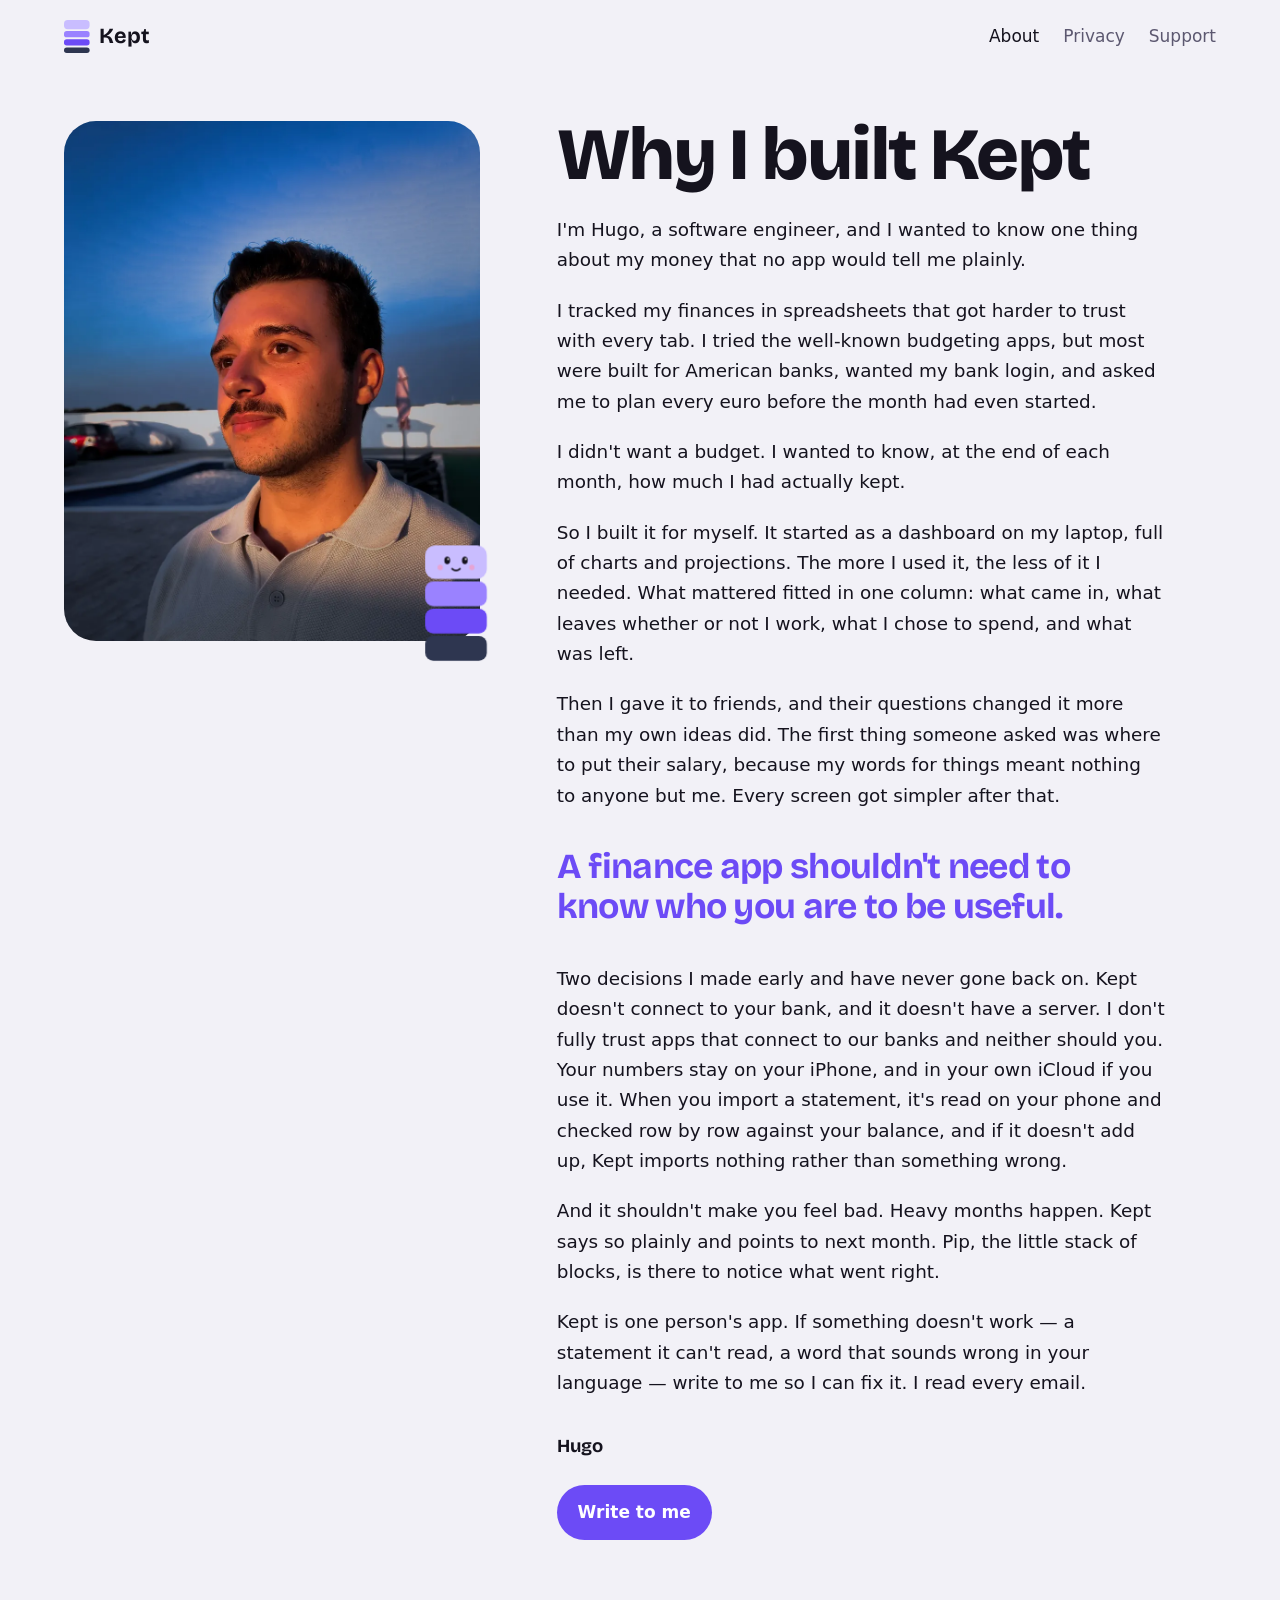
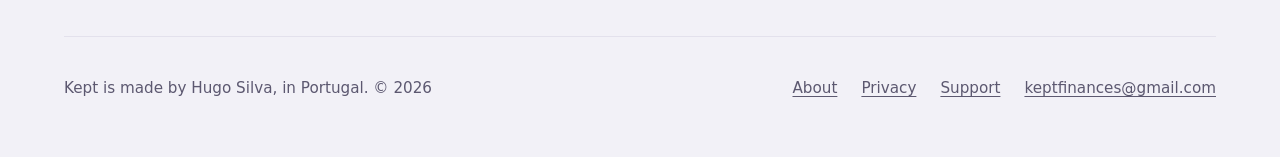
==== about.html @ 3f8e2b19 "kept website" ====
<!doctype html>
<html lang="en">
<head>
<meta charset="utf-8">
<meta name="viewport" content="width=device-width, initial-scale=1, viewport-fit=cover">
<title>Why I built Kept — Hugo Silva</title>
<meta name="description" content="Kept is made by one person, in Portugal. Why it exists, and the two decisions it never goes back on.">
<meta name="theme-color" content="#F2F1F7" media="(prefers-color-scheme: light)">
<meta name="theme-color" content="#0B0B11" media="(prefers-color-scheme: dark)">
<link rel="icon" href="favicon.svg" type="image/svg+xml">
<link rel="preload" href="fonts/bricolage-grotesque.woff2" as="font" type="font/woff2" crossorigin>
<link rel="stylesheet" href="styles.css">
</head>
<body>
<header class="wrap top">
  <a class="brand" href="./" aria-label="Kept, home">
    <svg viewBox="0 0 28 36" aria-hidden="true"><rect x="0" y="0" width="28" height="10" rx="4" fill="var(--pale)"/><rect x="0" y="12" width="28" height="7" rx="3" fill="var(--mid)"/><rect x="0" y="21" width="28" height="7" rx="3" fill="var(--violet)"/><rect x="0" y="30" width="28" height="6" rx="3" fill="var(--fixed)"/></svg>
    Kept
  </a>
  <nav aria-label="Pages">
    <a href="about.html" aria-current="page">About</a>
    <a href="privacy.html">Privacy</a>
    <a href="support.html">Support</a>
  </nav>
</header>

<main class="wrap about">
  <figure class="about-photo">
    <picture>
      <source type="image/webp" srcset="img/hugo-900.webp 900w, img/hugo-1400.webp 1400w" sizes="(max-width: 52rem) 100vw, 26rem">
      <img src="img/hugo-900.jpg" srcset="img/hugo-900.jpg 900w, img/hugo-1400.jpg 1400w" sizes="(max-width: 52rem) 100vw, 26rem"
           width="900" height="1125" alt="Hugo Silva, who makes Kept, outdoors at sunset">
    </picture>
    <!-- Pip keeps an eye on things from the corner of the photo. -->
    <svg class="pip about-pip" id="pip" viewBox="0 -10 200 290" aria-hidden="true">
      <rect class="pip-block" style="--i:0" x="30" y="206" width="140" height="56" rx="18" fill="var(--fixed)"/>
      <rect class="pip-block" style="--i:1" x="30" y="144" width="140" height="56" rx="18" fill="var(--violet)"/>
      <rect class="pip-block" style="--i:2" x="30" y="82" width="140" height="56" rx="18" fill="var(--mid)"/>
      <rect class="pip-block" style="--i:3" x="30" y="0" width="140" height="76" rx="22" fill="var(--pale)"/>
      <g class="pip-face" id="pip-face">
        <g class="pip-eyes">
          <ellipse cx="80" cy="34" rx="6.5" ry="8.5" fill="var(--ink)"/>
          <ellipse cx="120" cy="34" rx="6.5" ry="8.5" fill="var(--ink)"/>
          <circle cx="82" cy="31" r="2" fill="#FFFFFF"/>
          <circle cx="122" cy="31" r="2" fill="#FFFFFF"/>
        </g>
        <path d="M91 53 Q100 61 109 53" fill="none" stroke="var(--ink)" stroke-width="4" stroke-linecap="round"/>
        <circle cx="64" cy="50" r="6" fill="var(--cheek)" fill-opacity=".55"/>
        <circle cx="136" cy="50" r="6" fill="var(--cheek)" fill-opacity=".55"/>
      </g>
    </svg>
  </figure>

  <article class="about-story">
    <h1>Why I built Kept</h1>
    <p class="about-lede">I'm Hugo, a software engineer, and I wanted to know one thing about my money that no app would tell me plainly.</p>

    <p>I tracked my finances in spreadsheets that got harder to trust with every tab. I tried the well-known budgeting apps, but most were built for American banks, wanted my bank login, and asked me to plan every euro before the month had even started.</p>

    <p>I didn't want a budget. I wanted to know, at the end of each month, how much I had actually kept.</p>

    <p>So I built it for myself. It started as a dashboard on my laptop, full of charts and projections. The more I used it, the less of it I needed. What mattered fitted in one column: what came in, what leaves whether or not I work, what I chose to spend, and what was left.</p>

    <p>Then I gave it to friends, and their questions changed it more than my own ideas did. The first thing someone asked was where to put their salary, because my words for things meant nothing to anyone but me. Every screen got simpler after that.</p>

    <blockquote>A finance app shouldn't need to know who you are to be useful.</blockquote>

    <p>Two decisions I made early and have never gone back on. Kept doesn't connect to your bank, and it doesn't have a server. I don't fully trust apps that connect to our banks and neither should you. Your numbers stay on your iPhone, and in your own iCloud if you use it. When you import a statement, it's read on your phone and checked row by row against your balance, and if it doesn't add up, Kept imports nothing rather than something wrong.</p>

    <p>And it shouldn't make you feel bad. Heavy months happen. Kept says so plainly and points to next month. Pip, the little stack of blocks, is there to notice what went right.</p>

    <p>Kept is one person's app. If something doesn't work — a statement it can't read, a word that sounds wrong in your language — write to me so I can fix it. I read every email.</p>

    <p class="about-sign">Hugo</p>
    <a class="contact" href="mailto:keptfinances@gmail.com?subject=Hello%20from%20the%20Kept%20site">Write to me</a>
  </article>
</main>

<footer class="wrap foot">
  <span>Kept is made by Hugo Silva, in Portugal. © 2026</span>
  <nav aria-label="Footer">
    <a href="about.html">About</a>
    <a href="privacy.html">Privacy</a>
    <a href="support.html">Support</a>
    <a href="mailto:keptfinances@gmail.com">keptfinances@gmail.com</a>
  </nav>
</footer>

<script src="site.js" defer></script>
</body>
</html>
---- styles.css ----
/* Kept's site. One stylesheet for every page.
   No requests leave this site: the headline face is hosted here, body text
   uses the system face (San Francisco on Apple devices, like the app). */

@font-face {
  font-family: "Bricolage Grotesque";
  src: url("fonts/bricolage-grotesque.woff2") format("woff2");
  font-weight: 200 800;
  font-display: swap;
}

:root {
  --ground: #F2F1F7;
  --card: #FFFFFF;
  --ink: #15131E;
  --ink-soft: #5C5870;
  --line: #E3E1EC;
  --violet: #6C4BF6;
  --violet-deep: #4E2BD6;
  --pale: #C9BDFF;
  --mid: #9A82FF;
  --fixed: #2E3650;
  --invested: #0E8F5F;
  --cash: #3E6D8E;
  --cheek: #FF8FB1;
  --display: "Bricolage Grotesque", ui-rounded, system-ui, sans-serif;
  --text: -apple-system, BlinkMacSystemFont, "Segoe UI", system-ui, sans-serif;
  --measure: 34rem;
  color-scheme: light;
}

@media (prefers-color-scheme: dark) {
  :root {
    --ground: #0B0B11;
    --card: #16161F;
    --ink: #F0EFF5;
    --ink-soft: #A8A3B8;
    --line: #262632;
    --violet: #9A82FF;
    --violet-deep: #6C4BF6;
    --pale: #4A3D8F;
    --mid: #7B63E6;
    --fixed: #8793B5;
    --invested: #3FC98C;
    --cash: #6E9CC2;
    color-scheme: dark;
  }
}

*, *::before, *::after { box-sizing: border-box; }
html { -webkit-text-size-adjust: 100%; }
body {
  margin: 0;
  background: var(--ground);
  color: var(--ink);
  font: 400 1.0625rem/1.55 var(--text);
  padding-top: env(safe-area-inset-top, 0px);
  padding-bottom: env(safe-area-inset-bottom, 0px);
}
a { color: var(--violet); text-underline-offset: .18em; }
a:hover { text-decoration-thickness: 2px; }
:focus-visible { outline: 3px solid var(--violet); outline-offset: 3px; border-radius: 6px; }
img, svg { display: block; max-width: 100%; }

.wrap { width: min(72rem, 100% - 3rem); margin-inline: auto; }

/* Header */
.top { display: flex; align-items: center; justify-content: space-between; padding-block: 1.25rem; }
.brand { display: flex; align-items: center; gap: .6rem; color: var(--ink); text-decoration: none; font: 700 1.35rem/1 var(--display); letter-spacing: -.01em; }
.brand svg { width: 1.6rem; height: auto; }
.top nav { display: flex; gap: 1.5rem; }
.top nav a { color: var(--ink-soft); text-decoration: none; font-weight: 500; }
.top nav a:hover, .top nav a[aria-current="page"] { color: var(--ink); }

/* Hero */
.hero { display: grid; grid-template-columns: 1.15fr .85fr; align-items: center; gap: 2rem; padding-block: 3rem 5rem; }
.hero h1 {
  font: 800 clamp(3rem, 8.5vw, 6.6rem)/.92 var(--display);
  letter-spacing: -.035em;
  margin: 0 0 1.5rem;
  max-width: 11ch;
}
.hero p { font-size: 1.25rem; color: var(--ink-soft); max-width: var(--measure); margin: 0 0 2rem; }
.soon { display: inline-flex; align-items: center; gap: .75rem; padding: .85rem 1.3rem; border-radius: 999px; background: var(--ink); color: var(--ground); font-weight: 600; }
.soon svg { width: 1.15rem; height: auto; fill: currentColor; }
.trial { margin-top: .9rem; color: var(--ink-soft); font-size: .95rem; }

/* Pip */
.pip { width: min(100%, 22rem); margin-inline: auto; overflow: visible; cursor: default; }
.pip-block { transform-box: fill-box; transform-origin: 50% 100%; }
.pip-face { transition: transform .12s ease-out; }
.pip-eyes { transform-box: fill-box; transform-origin: 50% 50%; }
.pip.blink .pip-eyes { transform: scaleY(.12); }
.pip-shadow { transform-box: fill-box; transform-origin: 50% 50%; }

@media (prefers-reduced-motion: no-preference) {
  .pip-block { animation: drop .62s cubic-bezier(.3, 1.4, .5, 1) both; animation-delay: calc(var(--i) * .16s + .15s); }
  .pip-face { animation: appear .3s ease-out both; animation-delay: .95s; }
  .pip-shadow { animation: appear .5s ease-out both; animation-delay: .2s; }
  .pip-eyes { transition: transform .09s ease-in-out; }
}
@keyframes drop {
  0% { transform: translateY(-260%); opacity: 0; }
  55% { transform: translateY(0) scale(1.08, .88); opacity: 1; }
  78% { transform: translateY(0) scale(.97, 1.04); }
  100% { transform: none; }
}
@keyframes appear { from { opacity: 0; } to { opacity: 1; } }

/* The month column */
.month { display: grid; grid-template-columns: minmax(14rem, 20rem) 1fr; gap: 3.5rem; align-items: center; padding-block: 5rem; border-top: 1px solid var(--line); }
.month h2, .features h2, .private h2 { font: 800 clamp(2.2rem, 5vw, 3.6rem)/1 var(--display); letter-spacing: -.03em; margin: 0 0 1rem; }
.month-intro { color: var(--ink-soft); font-size: 1.2rem; margin: 0 0 2.25rem; max-width: var(--measure); }
.column { display: flex; flex-direction: column; gap: 6px; height: 30rem; }
.band {
  flex: var(--v) 1 0;
  min-height: 3rem;
  border: 0;
  border-radius: 10px;
  background: var(--c);
  cursor: pointer;
  opacity: .42;
  transition: opacity .2s ease, transform .2s ease;
  font: inherit;
}
.band:first-child { border-radius: 26px 26px 10px 10px; }
.band:last-child { border-radius: 10px 10px 26px 26px; }
.band[aria-pressed="true"] { opacity: 1; transform: scaleX(1.04); }
.band:hover { opacity: .8; }
.readout { min-height: 13rem; }
.readout-name { font: 800 2rem/1.1 var(--display); letter-spacing: -.02em; margin: 0; }
.readout-amount { font: 700 3.6rem/1 var(--display); letter-spacing: -.03em; margin: .4rem 0 .2rem; font-variant-numeric: tabular-nums; }
.readout-share { color: var(--ink-soft); margin: 0 0 1rem; }
.readout-text { margin: 0; max-width: var(--measure); font-size: 1.15rem; }
.month-kept { margin-top: 2rem; padding-top: 1.25rem; border-top: 1px solid var(--line); color: var(--ink-soft); }
.month-kept strong { color: var(--ink); font-weight: 700; }

/* Features: a list, not cards */
.features { padding-block: 5rem; border-top: 1px solid var(--line); }
.features ul { list-style: none; margin: 2.5rem 0 0; padding: 0; }
.features li { display: grid; grid-template-columns: 5rem 1fr; gap: 1.75rem; padding-block: 2rem; border-top: 1px solid var(--line); }
.features li:last-child { border-bottom: 1px solid var(--line); }
.features h3 { font: 700 1.6rem/1.15 var(--display); letter-spacing: -.015em; margin: 0 0 .5rem; }
.features p { margin: 0; color: var(--ink-soft); max-width: var(--measure); }
.glyph { width: 4rem; height: 4rem; }

/* Private */
.private { margin-block: 2rem 5rem; padding: clamp(2.5rem, 6vw, 5rem); border-radius: 40px; background: var(--violet-deep); color: #FFFFFF; }
.private h2 { max-width: 14ch; color: #FFFFFF; }
.private p { max-width: var(--measure); font-size: 1.2rem; color: #E6DFFF; margin: 0 0 1.5rem; }
.private a { color: #FFFFFF; font-weight: 600; }

/* Footer */
.foot { padding-block: 2.5rem 3.5rem; border-top: 1px solid var(--line); color: var(--ink-soft); font-size: .95rem; display: flex; flex-wrap: wrap; gap: 1rem 2rem; justify-content: space-between; }
.foot nav { display: flex; gap: 1.5rem; }
.foot a { color: var(--ink-soft); }

/* Policy and support pages */
.doc { max-width: 42rem; padding-block: 3rem 5rem; }
.doc h1 { font: 800 clamp(2.6rem, 6vw, 4rem)/1 var(--display); letter-spacing: -.03em; margin: 0 0 1rem; }
.doc .lede { font-size: 1.25rem; color: var(--ink-soft); margin: 0 0 3rem; }
.doc h2 { font: 700 1.45rem/1.2 var(--display); letter-spacing: -.01em; margin: 2.75rem 0 .6rem; }
.doc p, .doc li { max-width: var(--measure); }
.doc .updated { color: var(--ink-soft); font-size: .95rem; margin-top: 3rem; }
.contact { display: inline-block; margin: .25rem 0 1rem; padding: .9rem 1.3rem; border-radius: 999px; background: var(--violet); color: #FFFFFF; font-weight: 600; text-decoration: none; }
details { border-top: 1px solid var(--line); padding-block: 1.1rem; }
details:last-of-type { border-bottom: 1px solid var(--line); }
summary { cursor: pointer; font: 700 1.2rem/1.3 var(--display); letter-spacing: -.01em; list-style: none; display: flex; justify-content: space-between; gap: 1rem; }
summary::-webkit-details-marker { display: none; }
summary::after { content: "+"; color: var(--violet); font-weight: 400; font-size: 1.5rem; line-height: 1; }
details[open] summary::after { content: "\2212"; }
details p { margin: .75rem 0 0; color: var(--ink-soft); }

@media (max-width: 52rem) {
  .hero { grid-template-columns: 1fr; padding-block: 1.5rem 3.5rem; }
  .hero .pip { order: -1; width: 13rem; }
  .month { grid-template-columns: 1fr; gap: 2rem; }
  .column { flex-direction: row; height: 7rem; }
  .band { min-height: 0; min-width: 2.5rem; }
  .band:first-child { border-radius: 22px 10px 10px 22px; }
  .band:last-child { border-radius: 10px 22px 22px 10px; }
  .band[aria-pressed="true"] { transform: scaleY(1.08); }
  .features li { grid-template-columns: 3.25rem 1fr; gap: 1.1rem; }
  .glyph { width: 3rem; height: 3rem; }
  .top nav { gap: 1rem; }
}

.visually-hidden { position: absolute; width: 1px; height: 1px; overflow: hidden; clip-path: inset(50%); white-space: nowrap; }

/* About */
.about { display: grid; grid-template-columns: minmax(16rem, 26rem) 1fr; gap: clamp(2rem, 6vw, 5rem); align-items: start; padding-block: 3rem 5rem; }
.about-photo { position: sticky; top: 2rem; margin: 0; }
.about-photo img { width: 100%; height: auto; border-radius: 32px; }
.about-pip { position: absolute; width: 5.5rem; right: -1.25rem; bottom: -1.75rem; }
.about-story { max-width: 38rem; }
.about-story h1 { font: 800 clamp(2.8rem, 6.5vw, 4.6rem)/.95 var(--display); letter-spacing: -.035em; margin: 0 0 1.5rem; }
.about-lede { font-size: 1.35rem; line-height: 1.45; margin: 0 0 2rem; }
.about-story p { font-size: 1.15rem; line-height: 1.65; margin: 0 0 1.25rem; }
.about-story blockquote {
  margin: 2.25rem 0; padding: 0;
  font: 700 clamp(1.6rem, 3.4vw, 2.2rem)/1.15 var(--display); letter-spacing: -.02em;
  color: var(--violet);
}
.about-sign { font: 700 2rem/1 var(--display); margin-top: 2rem !important; }

@media (max-width: 52rem) {
  .about { grid-template-columns: 1fr; }
  .about-photo { position: relative; top: 0; max-width: 26rem; }
  .about-pip { width: 4.5rem; right: -.5rem; }
}
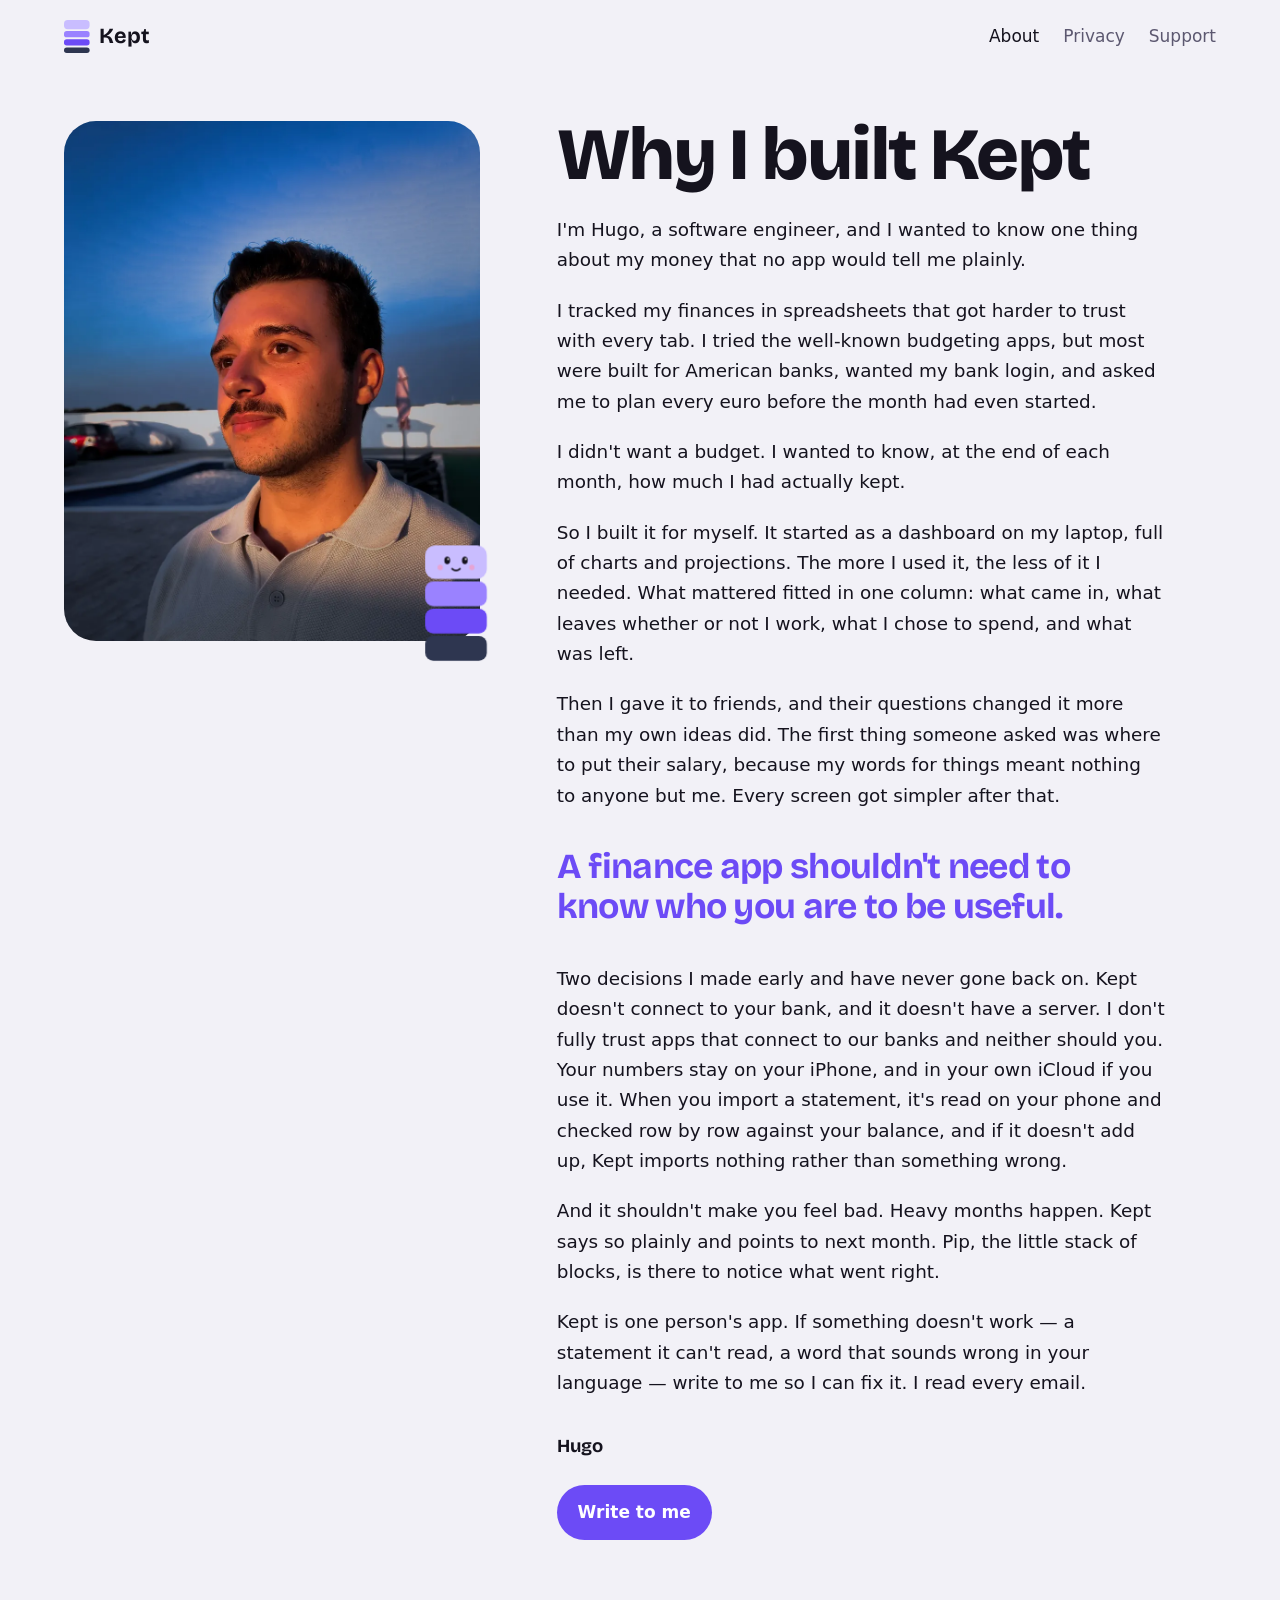
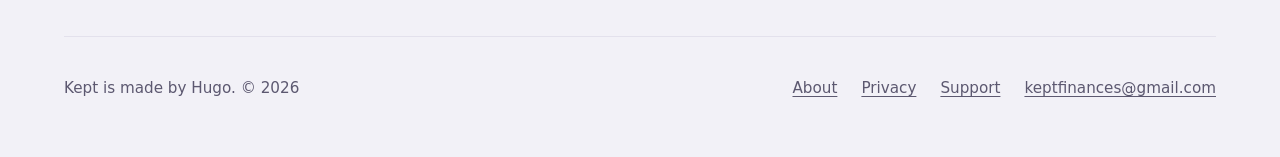
==== commit bc472b34: "fixes to name" ====
--- a/about.html
+++ b/about.html
@@ -3,7 +3,7 @@
 <head>
 <meta charset="utf-8">
 <meta name="viewport" content="width=device-width, initial-scale=1, viewport-fit=cover">
-<title>Why I built Kept — Hugo Silva</title>
+<title>Why I built Kept — Hugo</title>
 <meta name="description" content="Kept is made by one person, in Portugal. Why it exists, and the two decisions it never goes back on.">
 <meta name="theme-color" content="#F2F1F7" media="(prefers-color-scheme: light)">
 <meta name="theme-color" content="#0B0B11" media="(prefers-color-scheme: dark)">
@@ -29,7 +29,7 @@
     <picture>
       <source type="image/webp" srcset="img/hugo-900.webp 900w, img/hugo-1400.webp 1400w" sizes="(max-width: 52rem) 100vw, 26rem">
       <img src="img/hugo-900.jpg" srcset="img/hugo-900.jpg 900w, img/hugo-1400.jpg 1400w" sizes="(max-width: 52rem) 100vw, 26rem"
-           width="900" height="1125" alt="Hugo Silva, who makes Kept, outdoors at sunset">
+           width="900" height="1125" alt="Hugo, who makes Kept, outdoors at sunset">
     </picture>
     <!-- Pip keeps an eye on things from the corner of the photo. -->
     <svg class="pip about-pip" id="pip" viewBox="0 -10 200 290" aria-hidden="true">
@@ -77,7 +77,7 @@
 </main>
 
 <footer class="wrap foot">
-  <span>Kept is made by Hugo Silva, in Portugal. © 2026</span>
+  <span>Kept is made by Hugo. © 2026</span>
   <nav aria-label="Footer">
     <a href="about.html">About</a>
     <a href="privacy.html">Privacy</a>
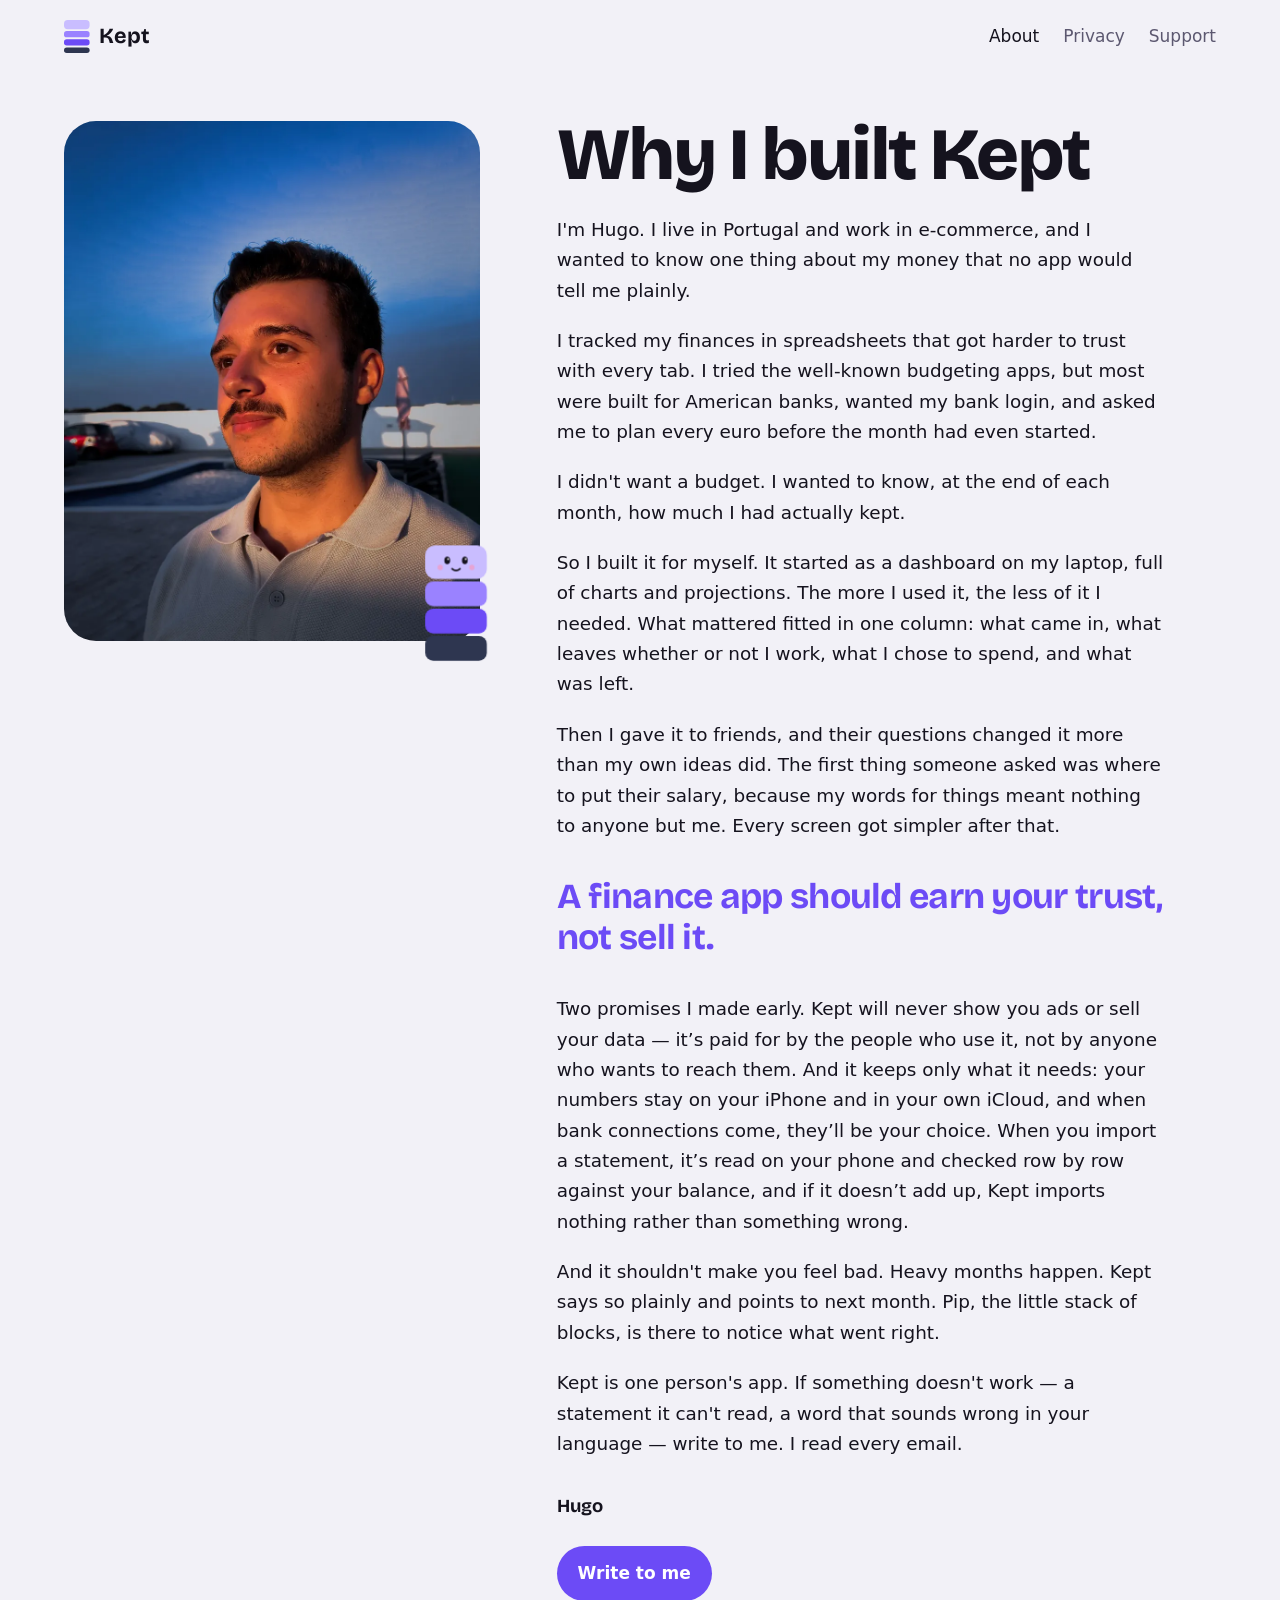
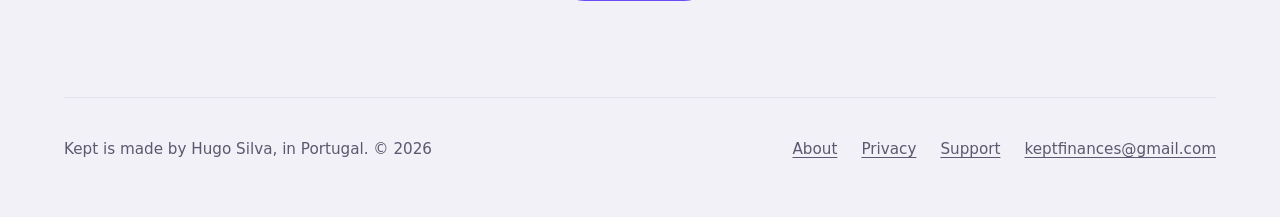
==== commit 94f3fde5: "changes to website" ====
--- a/about.html
+++ b/about.html
@@ -3,7 +3,7 @@
 <head>
 <meta charset="utf-8">
 <meta name="viewport" content="width=device-width, initial-scale=1, viewport-fit=cover">
-<title>Why I built Kept — Hugo</title>
+<title>Why I built Kept — Hugo Silva</title>
 <meta name="description" content="Kept is made by one person, in Portugal. Why it exists, and the two decisions it never goes back on.">
 <meta name="theme-color" content="#F2F1F7" media="(prefers-color-scheme: light)">
 <meta name="theme-color" content="#0B0B11" media="(prefers-color-scheme: dark)">
@@ -29,7 +29,7 @@
     <picture>
       <source type="image/webp" srcset="img/hugo-900.webp 900w, img/hugo-1400.webp 1400w" sizes="(max-width: 52rem) 100vw, 26rem">
       <img src="img/hugo-900.jpg" srcset="img/hugo-900.jpg 900w, img/hugo-1400.jpg 1400w" sizes="(max-width: 52rem) 100vw, 26rem"
-           width="900" height="1125" alt="Hugo, who makes Kept, outdoors at sunset">
+           width="900" height="1125" alt="Hugo Silva, who makes Kept, outdoors at sunset">
     </picture>
     <!-- Pip keeps an eye on things from the corner of the photo. -->
     <svg class="pip about-pip" id="pip" viewBox="0 -10 200 290" aria-hidden="true">
@@ -53,7 +53,7 @@
 
   <article class="about-story">
     <h1>Why I built Kept</h1>
-    <p class="about-lede">I'm Hugo, a software engineer, and I wanted to know one thing about my money that no app would tell me plainly.</p>
+    <p class="about-lede">I'm Hugo. I live in Portugal and work in e-commerce, and I wanted to know one thing about my money that no app would tell me plainly.</p>
 
     <p>I tracked my finances in spreadsheets that got harder to trust with every tab. I tried the well-known budgeting apps, but most were built for American banks, wanted my bank login, and asked me to plan every euro before the month had even started.</p>
 
@@ -63,13 +63,13 @@
 
     <p>Then I gave it to friends, and their questions changed it more than my own ideas did. The first thing someone asked was where to put their salary, because my words for things meant nothing to anyone but me. Every screen got simpler after that.</p>
 
-    <blockquote>A finance app shouldn't need to know who you are to be useful.</blockquote>
+    <blockquote>A finance app should earn your trust, not sell it.</blockquote>
 
-    <p>Two decisions I made early and have never gone back on. Kept doesn't connect to your bank, and it doesn't have a server. I don't fully trust apps that connect to our banks and neither should you. Your numbers stay on your iPhone, and in your own iCloud if you use it. When you import a statement, it's read on your phone and checked row by row against your balance, and if it doesn't add up, Kept imports nothing rather than something wrong.</p>
+    <p>Two promises I made early. Kept will never show you ads or sell your data — it’s paid for by the people who use it, not by anyone who wants to reach them. And it keeps only what it needs: your numbers stay on your iPhone and in your own iCloud, and when bank connections come, they’ll be your choice. When you import a statement, it’s read on your phone and checked row by row against your balance, and if it doesn’t add up, Kept imports nothing rather than something wrong.</p>
 
     <p>And it shouldn't make you feel bad. Heavy months happen. Kept says so plainly and points to next month. Pip, the little stack of blocks, is there to notice what went right.</p>
 
-    <p>Kept is one person's app. If something doesn't work — a statement it can't read, a word that sounds wrong in your language — write to me so I can fix it. I read every email.</p>
+    <p>Kept is one person's app. If something doesn't work — a statement it can't read, a word that sounds wrong in your language — write to me. I read every email.</p>
 
     <p class="about-sign">Hugo</p>
     <a class="contact" href="mailto:keptfinances@gmail.com?subject=Hello%20from%20the%20Kept%20site">Write to me</a>
@@ -77,7 +77,7 @@
 </main>
 
 <footer class="wrap foot">
-  <span>Kept is made by Hugo. © 2026</span>
+  <span>Kept is made by Hugo Silva, in Portugal. © 2026</span>
   <nav aria-label="Footer">
     <a href="about.html">About</a>
     <a href="privacy.html">Privacy</a>
--- a/styles.css
+++ b/styles.css
@@ -208,3 +208,7 @@
   .about-photo { position: relative; top: 0; max-width: 26rem; }
   .about-pip { width: 4.5rem; right: -.5rem; }
 }
+
+.doc ul { padding-left: 1.25rem; margin: .5rem 0 1rem; }
+.doc li { margin-bottom: .6rem; }
+.doc li::marker { color: var(--violet); }
